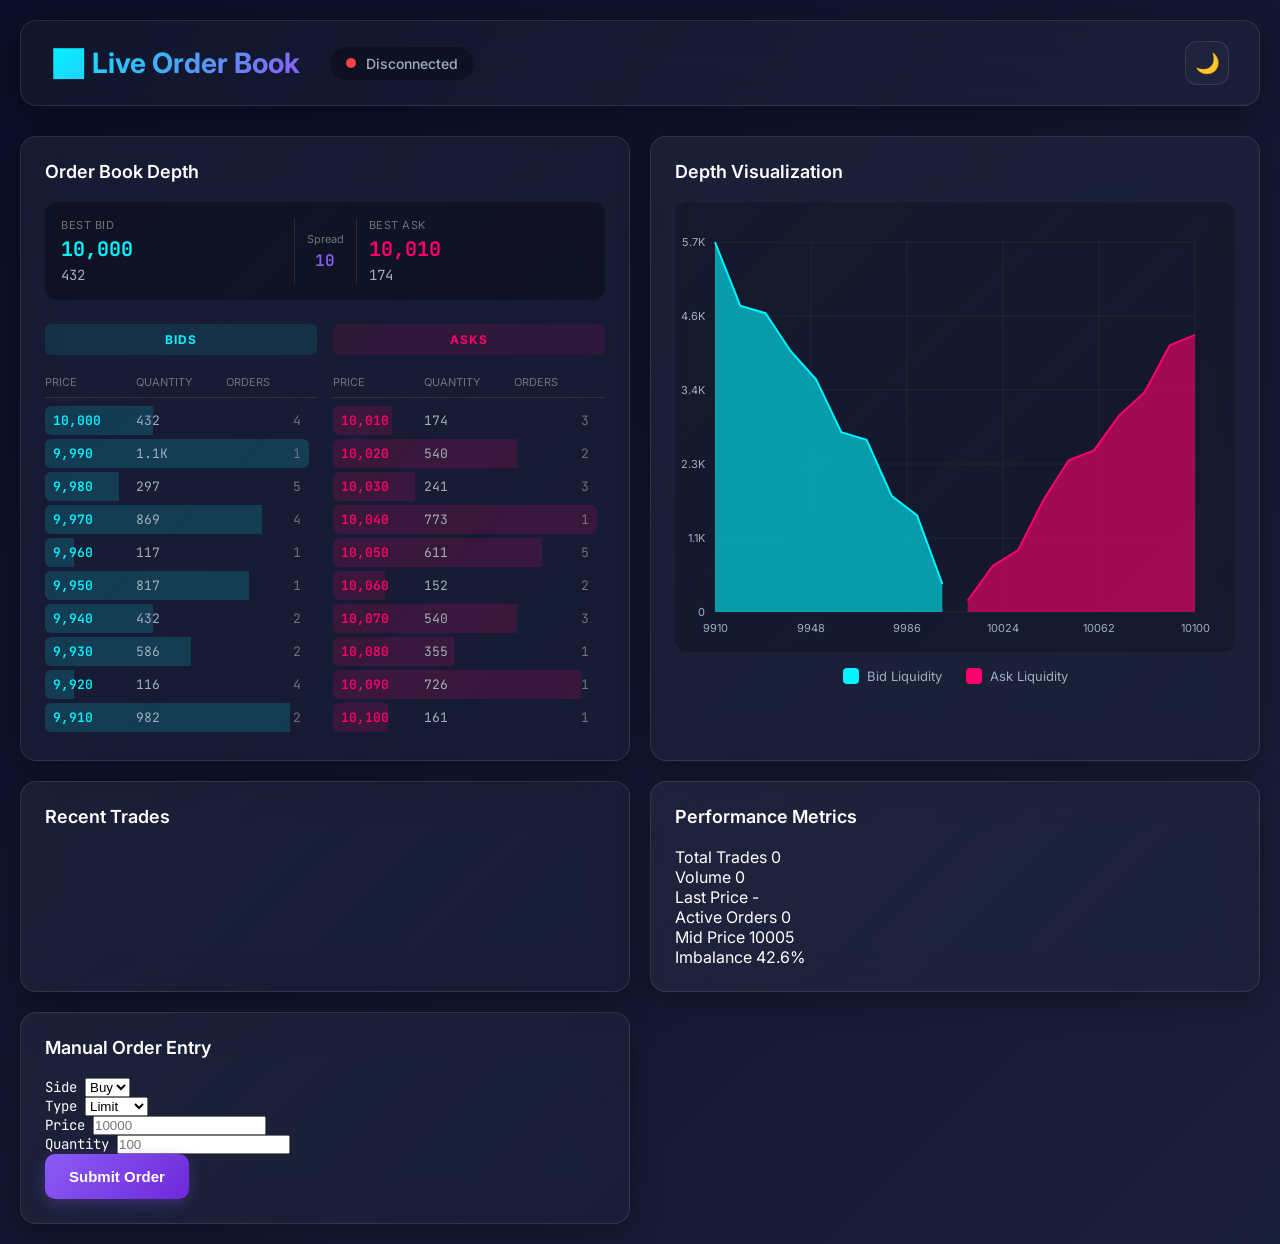
==== web/frontend/index.html @ 1f64cf2e "Initial commit: Low-latency C++20 orderbook with memory pools, L2 market data, and real-time web GUI" ====
<!DOCTYPE html>
<html lang="en">
<head>
    <meta charset="UTF-8">
    <meta name="viewport" content="width=device-width, initial-scale=1.0">
    <title>Live Order Book Monitor</title>
    <link rel="stylesheet" href="css/styles.css">
    <link rel="preconnect" href="https://fonts.googleapis.com">
    <link rel="preconnect" href="https://fonts.gstatic.com" crossorigin>
    <link href="https://fonts.googleapis.com/css2?family=JetBrains+Mono:wght@400;600;700&family=Inter:wght@300;400;600;700&display=swap" rel="stylesheet">
</head>
<body>
    <div class="container">
        <!-- Header -->
        <header class="header">
            <div class="header-left">
                <h1 class="title">📊 Live Order Book</h1>
                <div class="status-indicator">
                    <span class="status-dot" id="connectionStatus"></span>
                    <span class="status-text" id="statusText">Connecting...</span>
                </div>
            </div>
            <div class="header-right">
                <button class="theme-toggle" id="themeToggle">🌙</button>
            </div>
        </header>

        <!-- Main Grid -->
        <div class="main-grid">
            <!-- Left Column: Order Book Depth -->
            <div class="panel orderbook-panel">
                <h2 class="panel-title">Order Book Depth</h2>
                <div class="bbo-display">
                    <div class="bbo-item bid">
                        <span class="bbo-label">Best Bid</span>
                        <span class="bbo-price" id="bestBidPrice">-</span>
                        <span class="bbo-qty" id="bestBidQty">-</span>
                    </div>
                    <div class="spread-display">
                        <span class="spread-label">Spread</span>
                        <span class="spread-value" id="spreadValue">-</span>
                    </div>
                    <div class="bbo-item ask">
                        <span class="bbo-label">Best Ask</span>
                        <span class="bbo-price" id="bestAskPrice">-</span>
                        <span class="bbo-qty" id="bestAskQty">-</span>
                    </div>
                </div>
                
                <div class="orderbook-grid">
                    <div class="orderbook-side bids-side">
                        <div class="side-header bid-header">BIDS</div>
                        <div class="levels-header">
                            <span>Price</span>
                            <span>Quantity</span>
                            <span>Orders</span>
                        </div>
                        <div class="levels-container" id="bidsLevels"></div>
                    </div>
                    
                    <div class="orderbook-side asks-side">
                        <div class="side-header ask-header">ASKS</div>
                        <div class="levels-header">
                            <span>Price</span>
                            <span>Quantity</span>
                            <span>Orders</span>
                        </div>
                        <div class="levels-container" id="asksLevels"></div>
                    </div>
                </div>
            </div>

            <!-- Center Column: Depth Chart -->
            <div class="panel chart-panel">
                <h2 class="panel-title">Depth Visualization</h2>
                <canvas id="depthChart"></canvas>
                <div class="chart-legend">
                    <div class="legend-item">
                        <span class="legend-color bid-color"></span>
                        <span>Bid Liquidity</span>
                    </div>
                    <div class="legend-item">
                        <span class="legend-color ask-color"></span>
                        <span>Ask Liquidity</span>
                    </div>
                </div>
            </div>

            <!-- Right Column: Trades & Stats -->
            <div class="panel trades-panel">
                <h2 class="panel-title">Recent Trades</h2>
                <div class="trades-list" id="tradesList"></div>
            </div>

            <!-- Bottom Left: Metrics -->
            <div class="panel metrics-panel">
                <h2 class="panel-title">Performance Metrics</h2>
                <div class="metrics-grid">
                    <div class="metric">
                        <span class="metric-label">Total Trades</span>
                        <span class="metric-value" id="totalTrades">0</span>
                    </div>
                    <div class="metric">
                        <span class="metric-label">Volume</span>
                        <span class="metric-value" id="totalVolume">0</span>
                    </div>
                    <div class="metric">
                        <span class="metric-label">Last Price</span>
                        <span class="metric-value" id="lastPrice">-</span>
                    </div>
                    <div class="metric">
                        <span class="metric-label">Active Orders</span>
                        <span class="metric-value" id="activeOrders">0</span>
                    </div>
                    <div class="metric">
                        <span class="metric-label">Mid Price</span>
                        <span class="metric-value" id="midPrice">-</span>
                    </div>
                    <div class="metric">
                        <span class="metric-label">Imbalance</span>
                        <span class="metric-value" id="imbalance">0%</span>
                    </div>
                </div>
            </div>

            <!-- Bottom Right: Order Entry -->
            <div class="panel entry-panel">
                <h2 class="panel-title">Manual Order Entry</h2>
                <div class="order-form">
                    <div class="form-row">
                        <div class="form-group">
                            <label>Side</label>
                            <select id="orderSide" class="form-control">
                                <option value="buy">Buy</option>
                                <option value="sell">Sell</option>
                            </select>
                        </div>
                        <div class="form-group">
                            <label>Type</label>
                            <select id="orderType" class="form-control">
                                <option value="limit">Limit</option>
                                <option value="market">Market</option>
                            </select>
                        </div>
                    </div>
                    <div class="form-row">
                        <div class="form-group">
                            <label>Price</label>
                            <input type="number" id="orderPrice" class="form-control" placeholder="10000">
                        </div>
                        <div class="form-group">
                            <label>Quantity</label>
                            <input type="number" id="orderQty" class="form-control" placeholder="100">
                        </div>
                    </div>
                    <button class="submit-btn" id="submitOrder">
                        <span>Submit Order</span>
                    </button>
                </div>
            </div>
        </div>
    </div>

    <!-- Scripts -->
    <script src="js/websocket.js"></script>
    <script src="js/orderbook.js"></script>
    <script src="js/chart.js"></script>
    <script src="js/main.js"></script>
</body>
</html>
---- web/frontend/css/styles.css ----
:root {
    /* Color Palette */
    --bid-color: #00f5ff;
    --ask-color: #ff006e;
    --bg-dark: #0a0e27;
    --bg-darker: #060913;
    --card-bg: rgba(255, 255, 255, 0.03);
    --card-border: rgba(255, 255, 255, 0.1);
    --text-primary: #ffffff;
    --text-secondary: #a0aec0;
    --text-muted: #6b7280;
    --accent: #8b5cf6;
    --success: #10b981;
    --danger: #ef4444;
    --warning: #f59e0b;

    /* Gradients */
    --gradient-bg: linear-gradient(135deg, #0a0e27 0%, #1a1f3a 100%);
    --gradient-card: linear-gradient(135deg, rgba(255, 255, 255, 0.05) 0%, rgba(255, 255, 255, 0.02) 100%);
}

* {
    margin: 0;
    padding: 0;
    box-sizing: border-box;
}

body {
    font-family: 'Inter', -apple-system, BlinkMacSystemFont, 'Segoe UI', sans-serif;
    background: var(--gradient-bg);
    min-height: 100vh;
    color: var(--text-primary);
    overflow-x: hidden;
}

/* Container */
.container {
    max-width: 1920px;
    margin: 0 auto;
    padding: 20px;
}

/* Header */
.header {
    display: flex;
    justify-content: space-between;
    align-items: center;
    padding: 20px 30px;
    background: var(--card-bg);
    backdrop-filter: blur(20px);
    border: 1px solid var(--card-border);
    border-radius: 16px;
    margin-bottom: 30px;
    box-shadow: 0 8px 32px rgba(0, 0, 0, 0.3);
}

.header-left {
    display: flex;
    align-items: center;
    gap: 30px;
}

.title {
    font-size: 28px;
    font-weight: 700;
    background: linear-gradient(135deg, var(--bid-color), var(--accent));
    -webkit-background-clip: text;
    -webkit-text-fill-color: transparent;
    background-clip: text;
}

.status-indicator {
    display: flex;
    align-items: center;
    gap: 10px;
    padding: 8px 16px;
    background: rgba(0, 0, 0, 0.3);
    border-radius: 20px;
}

.status-dot {
    width: 10px;
    height: 10px;
    border-radius: 50%;
    background: var(--success);
    animation: pulse 2s infinite;
}

.status-dot.disconnected {
    background: var(--danger);
    animation: none;
}

@keyframes pulse {

    0%,
    100% {
        opacity: 1;
    }

    50% {
        opacity: 0.5;
    }
}

.status-text {
    font-size: 14px;
    color: var(--text-secondary);
    font-weight: 500;
}

.theme-toggle {
    width: 44px;
    height: 44px;
    border-radius: 12px;
    background: var(--card-bg);
    border: 1px solid var(--card-border);
    color: var(--text-primary);
    font-size: 20px;
    cursor: pointer;
    transition: all 0.3s ease;
}

.theme-toggle:hover {
    transform: scale(1.05);
    background: rgba(255, 255, 255, 0.08);
}

/* Main Grid Layout */
.main-grid {
    display: grid;
    grid-template-columns: 350px 1fr 300px;
    grid-template-rows: auto auto;
    gap: 20px;
}

/* Panel Base Styles */
.panel {
    background: var(--gradient-card);
    backdrop-filter: blur(20px);
    border: 1px solid var(--card-border);
    border-radius: 16px;
    padding: 24px;
    box-shadow: 0 8px 32px rgba(0, 0, 0, 0.3);
    animation: fadeIn 0.5s ease-out;
}

@keyframes fadeIn {
    from {
        opacity: 0;
        transform: translateY(20px);
    }

    to {
        opacity: 1;
        transform: translateY(0);
    }
}

.panel-title {
    font-size: 18px;
    font-weight: 600;
    margin-bottom: 20px;
    color: var(--text-primary);
}

/* Order Book Panel */
.orderbook-panel {
    grid-row: span 2;
}

.bbo-display {
    display: grid;
    grid-template-columns: 1fr auto 1fr;
    gap: 12px;
    margin-bottom: 24px;
    padding: 16px;
    background: rgba(0, 0, 0, 0.3);
    border-radius: 12px;
}

.bbo-item {
    display: flex;
    flex-direction: column;
    gap: 4px;
}

.bbo-label {
    font-size: 11px;
    text-transform: uppercase;
    letter-spacing: 0.5px;
    color: var(--text-muted);
}

.bbo-price {
    font-family: 'JetBrains Mono', monospace;
    font-size: 20px;
    font-weight: 700;
}

.bbo-item.bid .bbo-price {
    color: var(--bid-color);
}

.bbo-item.ask .bbo-price {
    color: var(--ask-color);
}

.bbo-qty {
    font-family: 'JetBrains Mono', monospace;
    font-size: 14px;
    color: var(--text-secondary);
}

.spread-display {
    display: flex;
    flex-direction: column;
    align-items: center;
    justify-content: center;
    gap: 4px;
    padding: 0 12px;
    border-left: 1px solid var(--card-border);
    border-right: 1px solid var(--card-border);
}

.spread-label {
    font-size: 11px;
    color: var(--text-muted);
}

.spread-value {
    font-family: 'JetBrains Mono', monospace;
    font-size: 16px;
    font-weight: 600;
    color: var(--accent);
}

.orderbook-grid {
    display: grid;
    grid-template-columns: 1fr 1fr;
    gap: 16px;
}

.side-header {
    font-size: 12px;
    font-weight: 700;
    letter-spacing: 1px;
    padding: 8px;
    border-radius: 6px;
    text-align: center;
    margin-bottom: 12px;
}

.bid-header {
    background: rgba(0, 245, 255, 0.1);
    color: var(--bid-color);
}

.ask-header {
    background: rgba(255, 0, 110, 0.1);
    color: var(--ask-color);
}

.levels-header {
    display: grid;
    grid-template-columns: 1fr 1fr 1fr;
    font-size: 11px;
    color: var(--text-muted);
    text-transform: uppercase;
    padding: 8px 0;
    border-bottom: 1px solid var(--card-border);
    margin-bottom: 8px;
}

.levels-container {
    max-height: 500px;
    overflow-y: auto;
    padding-right: 8px;
}

.levels-container::-webkit-scrollbar {
    width: 4px;
}

.levels-container::-webkit-scrollbar-track {
    background: rgba(255, 255, 255, 0.05);
    border-radius: 4px;
}

.levels-container::-webkit-scrollbar-thumb {
    background: var(--accent);
    border-radius: 4px;
}

.price-level {
    display: grid;
    grid-template-columns: 1fr 1fr 1fr;
    font-family: 'JetBrains Mono', monospace;
    font-size: 13px;
    padding: 6px 8px;
    margin-bottom: 4px;
    border-radius: 6px;
    position: relative;
    overflow: hidden;
    animation: levelAppear 0.3s ease-out;
}

@keyframes levelAppear {
    from {
        opacity: 0;
        transform: translateX(-10px);
    }

    to {
        opacity: 1;
        transform: translateX(0);
    }
}

.price-level::before {
    content: '';
    position: absolute;
    left: 0;
    top: 0;
    height: 100%;
    width: var(--depth-width);
    opacity: 0.15;
    z-index: -1;
}

.price-level.bid::before {
    background: var(--bid-color);
}

.price-level.ask::before {
    background: var(--ask-color);
}

.price-level .price {
    font-weight: 600;
}

.price-level.bid .price {
    color: var(--bid-color);
}

.price-level.ask .price {
    color: var(--ask-color);
}

.price-level .qty {
    color: var(--text-secondary);
}

.price-level .count {
    color: var(--text-muted);
    text-align: right;
}

/* Chart Panel */
.chart-panel {
    display: flex;
    flex-direction: column;
}

#depthChart {
    width: 100%;
    height: 450px;
    border-radius: 12px;
    background: rgba(0, 0, 0, 0.2);
}

.chart-legend {
    display: flex;
    justify-content: center;
    gap: 24px;
    margin-top: 16px;
}

.legend-item {
    display: flex;
    align-items: center;
    gap: 8px;
    font-size: 13px;
    color: var(--text-secondary);
}

.legend-color {
    width: 16px;
    height: 16px;
    border-radius: 4px;
}

.legend-color.bid-color {
    background: var(--bid-color);
}

.legend-color.ask-color {
    background: var(--ask-color);
}

/* Trades Panel */
.trades-panel {
    grid-row: span 2;
}

.trades-list {
    max-height: 650px;
    overflow-y: auto;
}

.trade-item {
    display: grid;
    grid-template-columns: 1fr auto auto;
    gap: 12px;
    padding: 12px;
    margin-bottom: 8px;
    background: rgba(0, 0, 0, 0.3);
    border-radius: 8px;
    border-left: 3px solid;
    animation: tradeAppear 0.4s ease-out;
}

@keyframes tradeAppear {
    from {
        opacity: 0;
        transform: translateX(20px);
    }

    to {
        opacity: 1;
        transform: translateX(0);
    }
}

.trade-item.buy {
    border-left-color: var(--bid-color);
}

.trade-item.sell {
    border-left-color: var(--ask-color);
}

.trade-price {
    font-family: 'JetBrains Mono', monospace;
    font-weight: 700;
    font-size: 16px;
}

.trade-item.buy .trade-price {
    color: var(--bid-color);
}

.trade-item.sell .trade-price {
    color: var(--ask-color);
}

.trade-qty {
    font-family: 'JetBrains Mono', monospace;
    color: var(--text-secondary);
}

.trade-time {}

.form-group {
    border-radius: 8px;
    color: var(--text-primary);
    font-family: 'JetBrains Mono', monospace;
    font-size: 14px;
    transition: all 0.3s ease;
}

.form-control:focus {
    outline: none;
    border-color: var(--accent);
    background: rgba(0, 0, 0, 0.4);
}

.submit-btn {
    padding: 14px 24px;
    background: linear-gradient(135deg, var(--accent), #6d28d9);
    border: none;
    border-radius: 10px;
    color: white;
    font-weight: 600;
    font-size: 15px;
    cursor: pointer;
    transition: all 0.3s ease;
    box-shadow: 0 4px 16px rgba(139, 92, 246, 0.3);
}

.submit-btn:hover {
    transform: translateY(-2px);
    box-shadow: 0 6px 24px rgba(139, 92, 246, 0.5);
}

.submit-btn:active {
    transform: translateY(0);
}

/* Responsive */
@media (max-width: 1400px) {
    .main-grid {
        grid-template-columns: 1fr 1fr;
    }

    .orderbook-panel,
    .trades-panel {
        grid-row: span 1;
    }
}

@media (max-width: 900px) {
    .main-grid {
        grid-template-columns: 1fr;
    }
}
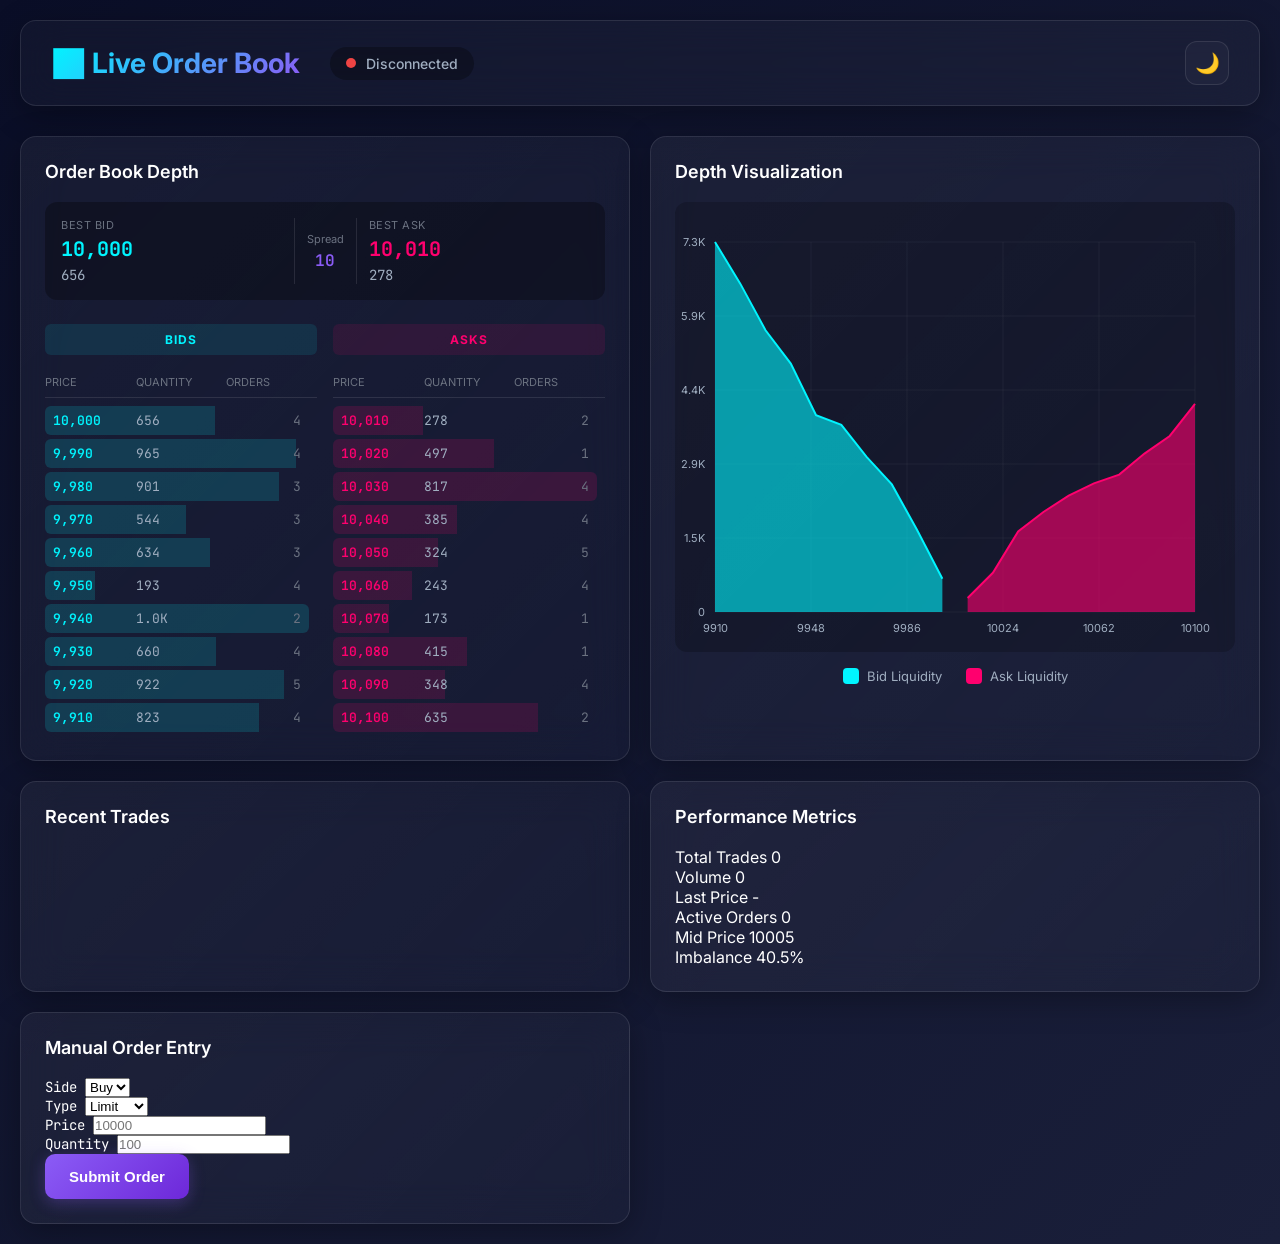
==== commit 6b419403: "updated web GUI" ====
--- a/web/frontend/index.html
+++ b/web/frontend/index.html
@@ -1,5 +1,6 @@
 <!DOCTYPE html>
 <html lang="en">
+
 <head>
     <meta charset="UTF-8">
     <meta name="viewport" content="width=device-width, initial-scale=1.0">
@@ -7,8 +8,11 @@
     <link rel="stylesheet" href="css/styles.css">
     <link rel="preconnect" href="https://fonts.googleapis.com">
     <link rel="preconnect" href="https://fonts.gstatic.com" crossorigin>
-    <link href="https://fonts.googleapis.com/css2?family=JetBrains+Mono:wght@400;600;700&family=Inter:wght@300;400;600;700&display=swap" rel="stylesheet">
+    <link
+        href="https://fonts.googleapis.com/css2?family=JetBrains+Mono:wght@400;600;700&family=Inter:wght@300;400;600;700&display=swap"
+        rel="stylesheet">
 </head>
+
 <body>
     <div class="container">
         <!-- Header -->
@@ -46,7 +50,7 @@
                         <span class="bbo-qty" id="bestAskQty">-</span>
                     </div>
                 </div>
-                
+
                 <div class="orderbook-grid">
                     <div class="orderbook-side bids-side">
                         <div class="side-header bid-header">BIDS</div>
@@ -57,7 +61,7 @@
                         </div>
                         <div class="levels-container" id="bidsLevels"></div>
                     </div>
-                    
+
                     <div class="orderbook-side asks-side">
                         <div class="side-header ask-header">ASKS</div>
                         <div class="levels-header">
@@ -146,11 +150,13 @@
                     <div class="form-row">
                         <div class="form-group">
                             <label>Price</label>
-                            <input type="number" id="orderPrice" class="form-control" placeholder="10000">
+                            <input type="number" id="orderPrice" class="form-control" placeholder="10000"
+                                onclick="this.select()">
                         </div>
                         <div class="form-group">
                             <label>Quantity</label>
-                            <input type="number" id="orderQty" class="form-control" placeholder="100">
+                            <input type="number" id="orderQty" class="form-control" placeholder="100"
+                                onclick="this.select()">
                         </div>
                     </div>
                     <button class="submit-btn" id="submitOrder">
@@ -167,4 +173,5 @@
     <script src="js/chart.js"></script>
     <script src="js/main.js"></script>
 </body>
-</html>
+
+</html>
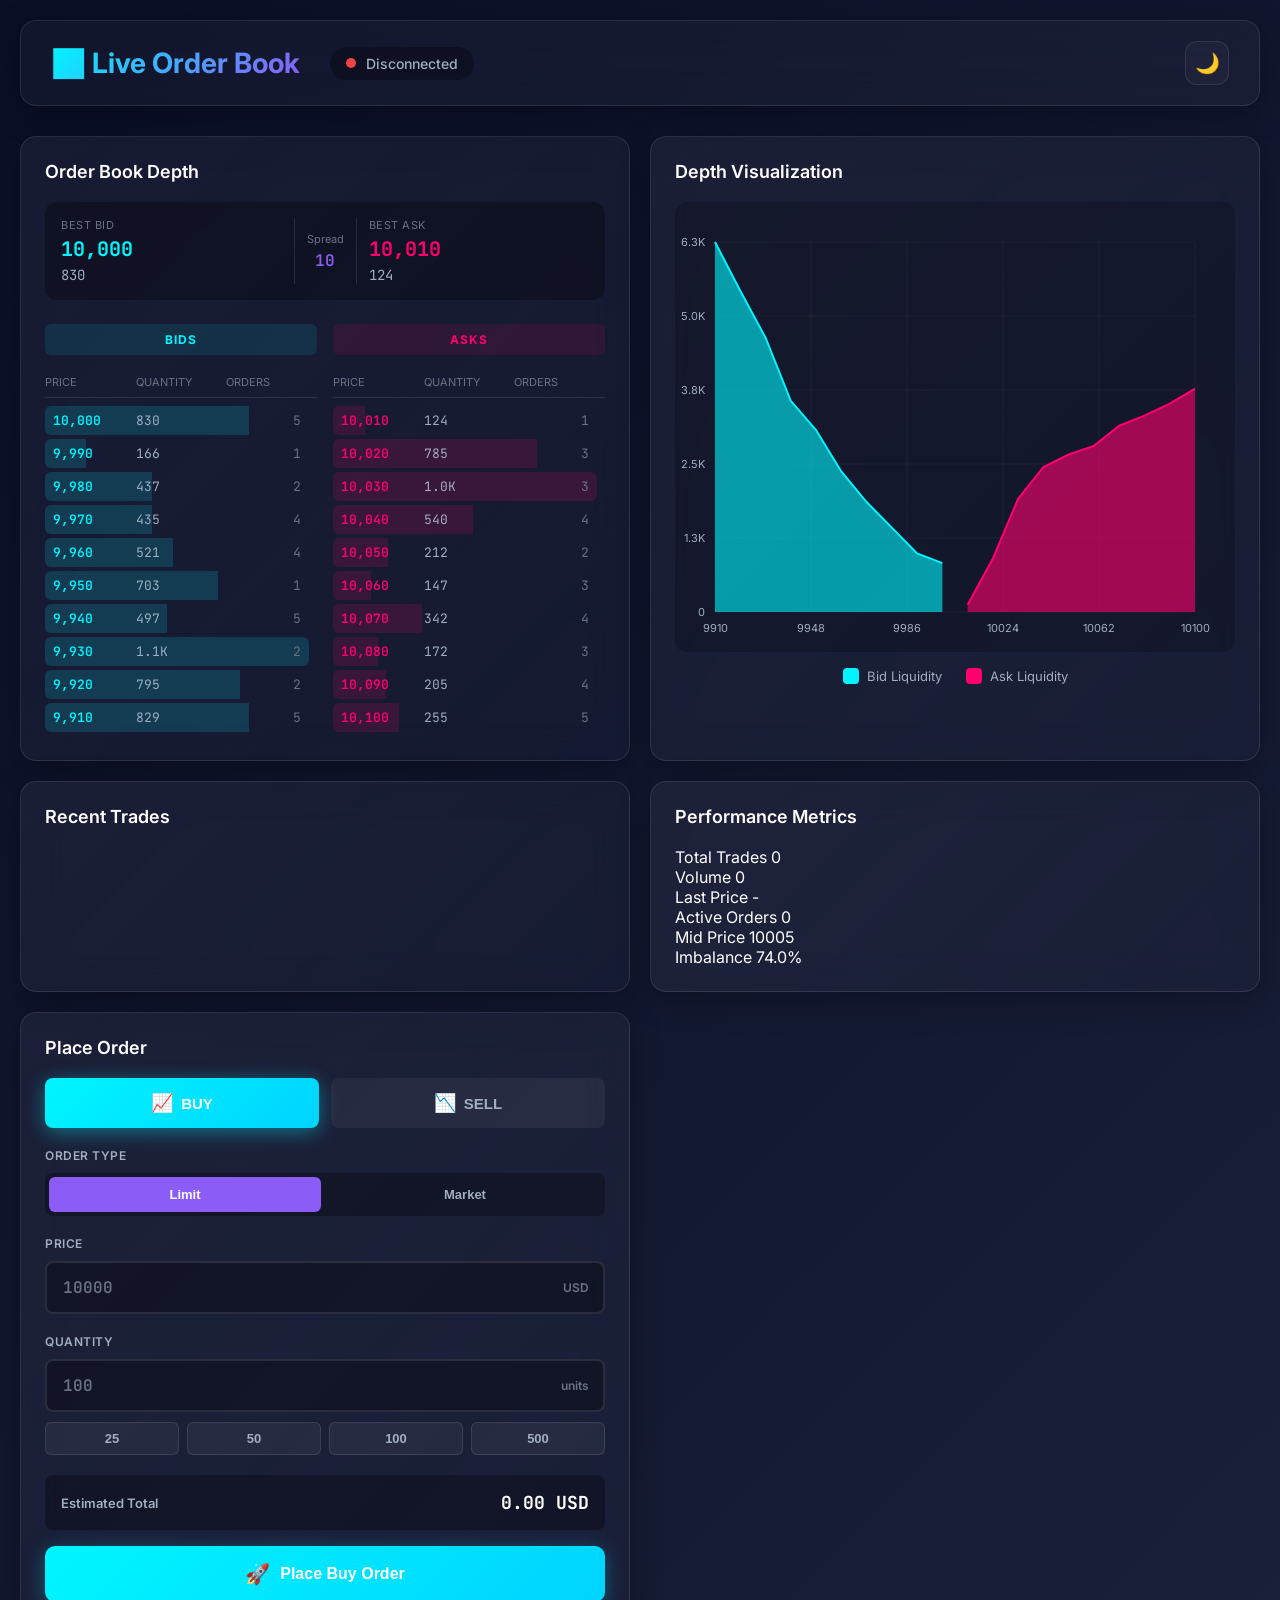
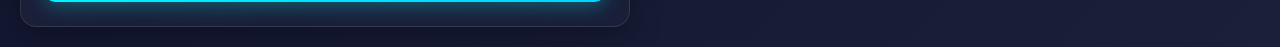
==== commit bea7401c: "feat: Hybrid C++/Python Architecture via pybind11 Implemented high-performance C++ order matching en" ====
--- a/web/frontend/index.html
+++ b/web/frontend/index.html
@@ -127,41 +127,85 @@
                 </div>
             </div>
 
-            <!-- Bottom Right: Order Entry -->
+            <!-- Bottom Right: Modern Order Entry -->
             <div class="panel entry-panel">
-                <h2 class="panel-title">Manual Order Entry</h2>
+                <h2 class="panel-title">Place Order</h2>
+
+                <!-- Buy/Sell Tabs -->
+                <div class="order-side-tabs">
+                    <button class="side-tab buy-tab active" onclick="window.app.setSide('buy')" id="buyTab">
+                        <span class="tab-icon">📈</span>
+                        <span class="tab-text">BUY</span>
+                    </button>
+                    <button class="side-tab sell-tab" onclick="window.app.setSide('sell')" id="sellTab">
+                        <span class="tab-icon">📉</span>
+                        <span class="tab-text">SELL</span>
+                    </button>
+                </div>
+
                 <div class="order-form">
-                    <div class="form-row">
-                        <div class="form-group">
-                            <label>Side</label>
-                            <select id="orderSide" class="form-control">
-                                <option value="buy">Buy</option>
-                                <option value="sell">Sell</option>
-                            </select>
-                        </div>
-                        <div class="form-group">
-                            <label>Type</label>
-                            <select id="orderType" class="form-control">
-                                <option value="limit">Limit</option>
-                                <option value="market">Market</option>
-                            </select>
-                        </div>
-                    </div>
-                    <div class="form-row">
-                        <div class="form-group">
-                            <label>Price</label>
-                            <input type="number" id="orderPrice" class="form-control" placeholder="10000"
-                                onclick="this.select()">
-                        </div>
-                        <div class="form-group">
-                            <label>Quantity</label>
-                            <input type="number" id="orderQty" class="form-control" placeholder="100"
-                                onclick="this.select()">
-                        </div>
-                    </div>
-                    <button class="submit-btn" id="submitOrder">
-                        <span>Submit Order</span>
+                    <!-- Limit/Market Type Toggle -->
+                    <div class="form-section">
+                        <label class="section-label">Order Type</label>
+                        <div class="type-toggle-group">
+                            <button class="type-toggle active" onclick="window.app.setType('limit')" id="limitBtn">
+                                Limit
+                            </button>
+                            <button class="type-toggle" onclick="window.app.setType('market')" id="marketBtn">
+                                Market
+                            </button>
+                        </div>
+                    </div>
+
+                    <!-- Price Input -->
+                    <div class="form-section" id="priceSection">
+                        <label class="section-label" for="orderPrice">Price</label>
+                        <div class="input-group">
+                            <input type="number" id="orderPrice" class="modern-input" placeholder="10000"
+                                onfocus="this.select()">
+                            <span class="input-unit">USD</span>
+                        </div>
+                    </div>
+
+                    <!-- Quantity Input with Presets -->
+                    <div class="form-section">
+                        <label class="section-label" for="orderQty">Quantity</label>
+                        <div class="input-group">
+                            <input type="number" id="orderQty" class="modern-input" placeholder="100"
+                                onfocus="this.select()">
+                            <span class="input-unit">units</span>
+                        </div>
+
+                        <!-- Quick Quantity Presets -->
+                        <div class="qty-presets">
+                            <button class="preset-btn" onclick="window.app.setQuantity(25)">25</button>
+                            <button class="preset-btn" onclick="window.app.setQuantity(50)">50</button>
+                            <button class="preset-btn" onclick="window.app.setQuantity(100)">100</button>
+                            <button class="preset-btn" onclick="window.app.setQuantity(500)">500</button>
+                        </div>
+                    </div>
+
+                    <!-- Order Total Preview -->
+                    <div class="order-summary-modern">
+                        <span class="summary-label">Estimated Total</span>
+                        <span class="summary-value" id="orderTotal">0.00 USD</span>
+                    </div>
+
+                    <!-- Submit Button -->
+                    <button class="submit-order-btn buy" id="submitOrder">
+                        <span class="btn-icon">🚀</span>
+                        <span class="btn-text">Place Buy Order</span>
                     </button>
+
+                    <!-- Hidden select elements for backward compatibility -->
+                    <select id="orderSide" style="display:none">
+                        <option value="buy">Buy</option>
+                        <option value="sell">Sell</option>
+                    </select>
+                    <select id="orderType" style="display:none">
+                        <option value="limit">Limit</option>
+                        <option value="market">Market</option>
+                    </select>
                 </div>
             </div>
         </div>
--- a/web/frontend/css/styles.css
+++ b/web/frontend/css/styles.css
@@ -514,4 +514,245 @@
     .main-grid {
         grid-template-columns: 1fr;
     }
-}+}
+/* ==============================================
+   MODERN ORDER ENTRY UI STYLES
+   ============================================== */
+
+/* Buy/Sell Tabs */
+.order-side-tabs {
+    display: flex;
+    gap: 12px;
+    margin-bottom: 20px;
+}
+
+.side-tab {
+    flex: 1;
+    display: flex;
+    align-items: center;
+    justify-content: center;
+    gap: 8px;
+    padding: 14px 20px;
+    border: none;
+    border-radius: 8px;
+    font-weight: 700;
+    font-size: 15px;
+    cursor: pointer;
+    transition: all 0.3s ease;
+    background: rgba(255, 255, 255, 0.05);
+    color: var(--text-secondary);
+}
+
+.side-tab .tab-icon {
+    font-size: 18px;
+}
+
+.side-tab.buy-tab.active {
+    background: linear-gradient(135deg, var(--bid-color), #00d4ff);
+    color: #fff;
+    box-shadow: 0 4px 20px rgba(0, 245, 255, 0.4);
+}
+
+.side-tab.sell-tab.active {
+    background: linear-gradient(135deg, var(--ask-color), #ff3388);
+    color: #fff;
+    box-shadow: 0 4px 20px rgba(255, 0, 110, 0.4);
+}
+
+.side-tab:hover:not(.active) {
+    background: rgba(255, 255, 255, 0.1);
+}
+
+/* Form Sections */
+.form-section {
+    margin-bottom: 20px;
+}
+
+.section-label {
+    display: block;
+    font-size: 12px;
+    font-weight: 600;
+    color: var(--text-secondary);
+    text-transform: uppercase;
+    letter-spacing: 0.5px;
+    margin-bottom: 10px;
+}
+
+/* Type Toggle Group */
+.type-toggle-group {
+    display: flex;
+    gap: 8px;
+    background: rgba(0, 0, 0, 0.3);
+    padding: 4px;
+    border-radius: 8px;
+}
+
+.type-toggle {
+    flex: 1;
+    padding: 10px 16px;
+    border: none;
+    border-radius: 6px;
+    background: transparent;
+    color: var(--text-secondary);
+    font-weight: 600;
+    font-size: 13px;
+    cursor: pointer;
+    transition: all 0.2s ease;
+}
+
+.type-toggle.active {
+    background: var(--accent);
+    color: #fff;
+}
+
+.type-toggle:hover:not(.active) {
+    background: rgba(255, 255, 255, 0.05);
+}
+
+/* Modern Input Group */
+.input-group {
+    position: relative;
+    display: flex;
+    align-items: center;
+}
+
+.modern-input {
+    width: 100%;
+    padding: 14px 16px;
+    padding-right: 60px;
+    background: rgba(0, 0, 0, 0.3);
+    border: 2px solid var(--card-border);
+    border-radius: 8px;
+    color: var(--text-primary);
+    font-family: 'JetBrains Mono', monospace;
+    font-size: 16px;
+    font-weight: 600;
+    transition: all 0.3s ease;
+}
+
+.modern-input:focus {
+    outline: none;
+    border-color: var(--accent);
+    background: rgba(0, 0, 0, 0.4);
+    box-shadow: 0 0 0 4px rgba(139, 92, 246, 0.1);
+}
+
+.modern-input::placeholder {
+    color: var(--text-muted);
+}
+
+.input-unit {
+    position: absolute;
+    right: 16px;
+    font-size: 12px;
+    font-weight: 600;
+    color: var(--text-muted);
+    pointer-events: none;
+}
+
+/* Quantity Presets */
+.qty-presets {
+    display: grid;
+    grid-template-columns: repeat(4, 1fr);
+    gap: 8px;
+    margin-top: 10px;
+}
+
+.preset-btn {
+    padding: 8px 12px;
+    background: rgba(255, 255, 255, 0.05);
+    border: 1px solid var(--card-border);
+    border-radius: 6px;
+    color: var(--text-secondary);
+    font-weight: 600;
+    font-size: 13px;
+    cursor: pointer;
+    transition: all 0.2s ease;
+}
+
+.preset-btn:hover {
+    background: rgba(255, 255, 255, 0.1);
+    border-color: var(--accent);
+    color: var(--accent);
+    transform: translateY(-1px);
+}
+
+.preset-btn:active {
+    transform: translateY(0);
+}
+
+/* Order Summary Modern */
+.order-summary-modern {
+    display: flex;
+    justify-content: space-between;
+    align-items: center;
+    padding: 16px;
+    background: rgba(0, 0, 0, 0.3);
+    border-radius: 8px;
+    margin-bottom: 16px;
+}
+
+.summary-label {
+    font-size: 13px;
+    color: var(--text-secondary);
+    font-weight: 600;
+}
+
+.summary-value {
+    font-family: 'JetBrains Mono', monospace;
+    font-size: 18px;
+    font-weight: 700;
+    color: var(--text-primary);
+}
+
+/* Submit Button Modern */
+.submit-order-btn {
+    width: 100%;
+    display: flex;
+    align-items: center;
+    justify-content: center;
+    gap: 10px;
+    padding: 16px 24px;
+    border: none;
+    border-radius: 10px;
+    font-weight: 700;
+    font-size: 16px;
+    cursor: pointer;
+    transition: all 0.3s ease;
+}
+
+.submit-order-btn .btn-icon {
+    font-size: 20px;
+}
+
+.submit-order-btn.buy {
+    background: linear-gradient(135deg, var(--bid-color), #00d4ff);
+    color: #fff;
+    box-shadow: 0 4px 20px rgba(0, 245, 255, 0.3);
+}
+
+.submit-order-btn.sell {
+    background: linear-gradient(135deg, var(--ask-color), #ff3388);
+    color: #fff;
+    box-shadow: 0 4px 20px rgba(255, 0, 110, 0.3);
+}
+
+.submit-order-btn:hover {
+    transform: translateY(-2px);
+    box-shadow: 0 6px 30px rgba(0, 245, 255, 0.5);
+}
+
+.submit-order-btn.sell:hover {
+    box-shadow: 0 6px 30px rgba(255, 0, 110, 0.5);
+}
+
+.submit-order-btn:active {
+    transform: translateY(0);
+}
+
+/* Mobile Responsive */
+@media (max-width: 600px) {
+    .qty-presets {
+        grid-template-columns: repeat(2, 1fr);
+    }
+}
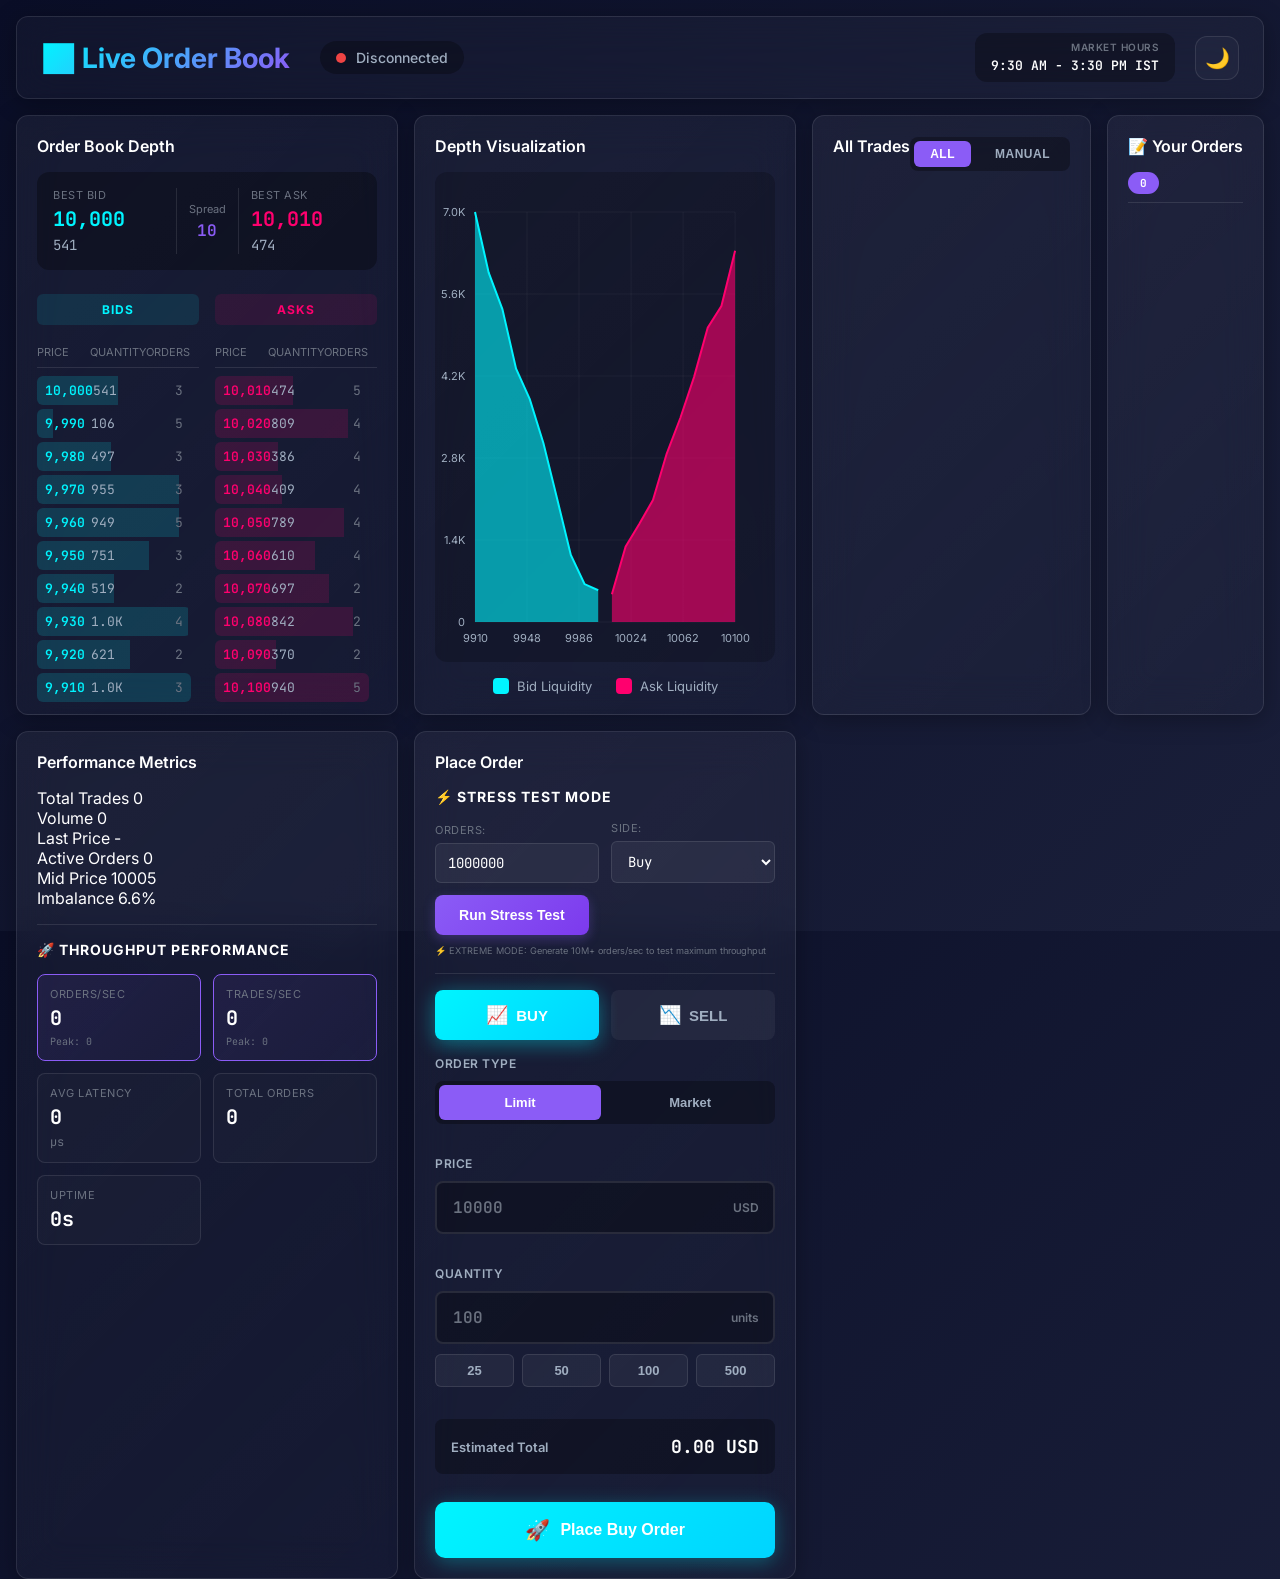
==== commit fb5c9267: "Update project: add build scripts, improve order book performance, and update frontend" ====
--- a/web/frontend/index.html
+++ b/web/frontend/index.html
@@ -25,13 +25,18 @@
                 </div>
             </div>
             <div class="header-right">
+                <div class="market-hours">
+                    <span class="market-label">Market Hours</span>
+                    <span class="market-time" id="marketTime">9:30 AM - 3:30 PM IST</span>
+                </div>
                 <button class="theme-toggle" id="themeToggle">🌙</button>
             </div>
         </header>
 
         <!-- Main Grid -->
         <div class="main-grid">
-            <!-- Left Column: Order Book Depth -->
+            <!-- Row 1: Top Section -->
+            <!-- Left: Order Book Depth -->
             <div class="panel orderbook-panel">
                 <h2 class="panel-title">Order Book Depth</h2>
                 <div class="bbo-display">
@@ -74,10 +79,12 @@
                 </div>
             </div>
 
-            <!-- Center Column: Depth Chart -->
+            <!-- Center: Depth Chart -->
             <div class="panel chart-panel">
                 <h2 class="panel-title">Depth Visualization</h2>
-                <canvas id="depthChart"></canvas>
+                <div class="chart-container">
+                    <canvas id="depthChart"></canvas>
+                </div>
                 <div class="chart-legend">
                     <div class="legend-item">
                         <span class="legend-color bid-color"></span>
@@ -90,13 +97,29 @@
                 </div>
             </div>
 
-            <!-- Right Column: Trades & Stats -->
+            <!-- Right: All Trades -->
             <div class="panel trades-panel">
-                <h2 class="panel-title">Recent Trades</h2>
+                <div class="trades-header">
+                    <h2 class="panel-title">All Trades</h2>
+                    <div class="trades-tabs">
+                        <button class="trade-tab active" id="allTradesTab" onclick="window.app.showTradeTab('all')">All</button>
+                        <button class="trade-tab" id="manualTradesTab" onclick="window.app.showTradeTab('manual')">Manual</button>
+                    </div>
+                </div>
                 <div class="trades-list" id="tradesList"></div>
             </div>
 
-            <!-- Bottom Left: Metrics -->
+            <!-- Far Right: Your Orders -->
+            <div class="panel your-orders-panel">
+                <h2 class="panel-title">📝 Your Orders</h2>
+                <div class="your-orders-header">
+                    <span class="manual-count-badge" id="manualCount">0</span>
+                </div>
+                <div class="your-orders-list" id="manualTradesList"></div>
+            </div>
+
+            <!-- Row 2: Bottom Section -->
+            <!-- Performance Metrics -->
             <div class="panel metrics-panel">
                 <h2 class="panel-title">Performance Metrics</h2>
                 <div class="metrics-grid">
@@ -125,11 +148,63 @@
                         <span class="metric-value" id="imbalance">0%</span>
                     </div>
                 </div>
-            </div>
-
-            <!-- Bottom Right: Modern Order Entry -->
+                
+                <!-- Performance Throughput Metrics -->
+                <div class="performance-section">
+                    <h3 class="performance-title">🚀 Throughput Performance</h3>
+                    <div class="performance-grid">
+                        <div class="perf-metric highlight">
+                            <span class="perf-label">Orders/sec</span>
+                            <span class="perf-value" id="ordersPerSecond">0</span>
+                            <span class="perf-peak">Peak: <span id="peakOrdersPerSecond">0</span></span>
+                        </div>
+                        <div class="perf-metric highlight">
+                            <span class="perf-label">Trades/sec</span>
+                            <span class="perf-value" id="tradesPerSecond">0</span>
+                            <span class="perf-peak">Peak: <span id="peakTradesPerSecond">0</span></span>
+                        </div>
+                        <div class="perf-metric">
+                            <span class="perf-label">Avg Latency</span>
+                            <span class="perf-value" id="avgLatency">0</span>
+                            <span class="perf-unit">μs</span>
+                        </div>
+                        <div class="perf-metric">
+                            <span class="perf-label">Total Orders</span>
+                            <span class="perf-value" id="totalOrdersProcessed">0</span>
+                        </div>
+                        <div class="perf-metric">
+                            <span class="perf-label">Uptime</span>
+                            <span class="perf-value" id="uptime">0s</span>
+                        </div>
+                    </div>
+                </div>
+            </div>
+
+            <!-- Place Order Panel -->
             <div class="panel entry-panel">
                 <h2 class="panel-title">Place Order</h2>
+                
+                <!-- Stress Test Controls -->
+                <div class="stress-test-section">
+                    <h3 class="stress-test-title">⚡ Stress Test Mode</h3>
+                    <div class="stress-test-controls">
+                        <div class="stress-input-group">
+                            <label for="stressNumOrders">Orders:</label>
+                            <input type="number" id="stressNumOrders" class="stress-input" value="1000000" min="1000" max="100000000" step="10000">
+                        </div>
+                        <div class="stress-input-group">
+                            <label for="stressSide">Side:</label>
+                            <select id="stressSide" class="stress-select">
+                                <option value="buy">Buy</option>
+                                <option value="sell">Sell</option>
+                            </select>
+                        </div>
+                        <button class="stress-test-btn" id="stressTestBtn">Run Stress Test</button>
+                    </div>
+                    <div class="stress-test-info">
+                        <small>⚡ EXTREME MODE: Generate 10M+ orders/sec to test maximum throughput</small>
+                    </div>
+                </div>
 
                 <!-- Buy/Sell Tabs -->
                 <div class="order-side-tabs">
--- a/web/frontend/css/styles.css
+++ b/web/frontend/css/styles.css
@@ -37,7 +37,7 @@
 .container {
     max-width: 1920px;
     margin: 0 auto;
-    padding: 20px;
+    padding: 16px;
 }
 
 /* Header */
@@ -45,13 +45,13 @@
     display: flex;
     justify-content: space-between;
     align-items: center;
-    padding: 20px 30px;
+    padding: 16px 24px;
     background: var(--card-bg);
     backdrop-filter: blur(20px);
     border: 1px solid var(--card-border);
-    border-radius: 16px;
-    margin-bottom: 30px;
-    box-shadow: 0 8px 32px rgba(0, 0, 0, 0.3);
+    border-radius: 12px;
+    margin-bottom: 16px;
+    box-shadow: 0 4px 24px rgba(0, 0, 0, 0.3);
 }
 
 .header-left {
@@ -126,12 +126,45 @@
     background: rgba(255, 255, 255, 0.08);
 }
 
-/* Main Grid Layout */
+.header-right {
+    display: flex;
+    align-items: center;
+    gap: 20px;
+}
+
+.market-hours {
+    display: flex;
+    flex-direction: column;
+    align-items: flex-end;
+    gap: 4px;
+    padding: 8px 16px;
+    background: rgba(0, 0, 0, 0.3);
+    border-radius: 12px;
+}
+
+.market-label {
+    font-size: 10px;
+    text-transform: uppercase;
+    letter-spacing: 0.5px;
+    color: var(--text-muted);
+    font-weight: 600;
+}
+
+.market-time {
+    font-family: 'JetBrains Mono', monospace;
+    font-size: 13px;
+    color: var(--text-primary);
+    font-weight: 600;
+}
+
+/* Main Grid Layout - Professional Dashboard */
 .main-grid {
     display: grid;
-    grid-template-columns: 350px 1fr 300px;
-    grid-template-rows: auto auto;
-    gap: 20px;
+    grid-template-columns: 360px 1fr 320px 320px;
+    grid-template-rows: 1fr auto;
+    gap: 16px;
+    height: calc(100vh - 100px);
+    min-height: 800px;
 }
 
 /* Panel Base Styles */
@@ -139,9 +172,9 @@
     background: var(--gradient-card);
     backdrop-filter: blur(20px);
     border: 1px solid var(--card-border);
-    border-radius: 16px;
-    padding: 24px;
-    box-shadow: 0 8px 32px rgba(0, 0, 0, 0.3);
+    border-radius: 12px;
+    padding: 20px;
+    box-shadow: 0 4px 24px rgba(0, 0, 0, 0.3);
     animation: fadeIn 0.5s ease-out;
 }
 
@@ -158,15 +191,86 @@
 }
 
 .panel-title {
-    font-size: 18px;
+    font-size: 16px;
     font-weight: 600;
-    margin-bottom: 20px;
+    margin-bottom: 16px;
     color: var(--text-primary);
 }
 
 /* Order Book Panel */
 .orderbook-panel {
-    grid-row: span 2;
+    grid-row: 1;
+    grid-column: 1;
+    display: flex;
+    flex-direction: column;
+    min-height: 600px;
+}
+
+/* Your Orders Panel */
+.your-orders-panel {
+    grid-row: 1;
+    grid-column: 4;
+    display: flex;
+    flex-direction: column;
+    min-height: 600px;
+}
+
+.your-orders-header {
+    display: flex;
+    justify-content: space-between;
+    align-items: center;
+    margin-bottom: 12px;
+    padding-bottom: 8px;
+    border-bottom: 1px solid var(--card-border);
+}
+
+.manual-count-badge {
+    display: inline-block;
+    padding: 4px 12px;
+    background: var(--accent);
+    color: var(--text-primary);
+    border-radius: 12px;
+    font-size: 11px;
+    font-weight: 700;
+    font-family: 'JetBrains Mono', monospace;
+}
+
+.your-orders-list {
+    flex: 1;
+    overflow-y: auto;
+    min-height: 0;
+    display: flex;
+    flex-direction: column;
+    gap: 8px;
+}
+
+.compact-header {
+    display: flex;
+    justify-content: space-between;
+    align-items: center;
+    margin-bottom: 12px;
+    padding-bottom: 8px;
+    border-bottom: 1px solid var(--card-border);
+}
+
+.compact-title {
+    font-size: 14px;
+    font-weight: 600;
+    color: var(--text-primary);
+    margin: 0;
+}
+
+.compact-list {
+    max-height: 220px;
+    overflow-y: auto;
+}
+
+/* Chart Panel */
+.chart-panel {
+    grid-row: 1;
+    height: 100%;
+    display: flex;
+    flex-direction: column;
 }
 
 .bbo-display {
@@ -273,9 +377,10 @@
 }
 
 .levels-container {
-    max-height: 500px;
+    flex: 1;
     overflow-y: auto;
     padding-right: 8px;
+    min-height: 0;
 }
 
 .levels-container::-webkit-scrollbar {
@@ -359,15 +464,33 @@
 
 /* Chart Panel */
 .chart-panel {
+    grid-row: 1;
+    grid-column: 2;
     display: flex;
     flex-direction: column;
+    min-height: 600px;
+}
+
+.chart-container {
+    flex: 1;
+    min-height: 0;
+    position: relative;
+    width: 100%;
+    height: 100%;
+}
+
+.chart-panel canvas {
+    display: block;
+    width: 100% !important;
+    height: 100% !important;
 }
 
 #depthChart {
     width: 100%;
-    height: 450px;
+    height: 100%;
     border-radius: 12px;
     background: rgba(0, 0, 0, 0.2);
+    display: block;
 }
 
 .chart-legend {
@@ -401,12 +524,63 @@
 
 /* Trades Panel */
 .trades-panel {
-    grid-row: span 2;
+    grid-row: 1;
+    grid-column: 3;
+    display: flex;
+    flex-direction: column;
+    min-height: 600px;
+}
+
+.trades-header {
+    display: flex;
+    justify-content: space-between;
+    align-items: center;
+    margin-bottom: 16px;
+}
+
+.trades-tabs {
+    display: flex;
+    gap: 8px;
+    background: rgba(0, 0, 0, 0.3);
+    padding: 4px;
+    border-radius: 8px;
+}
+
+.trade-tab {
+    padding: 6px 16px;
+    background: transparent;
+    border: none;
+    border-radius: 6px;
+    color: var(--text-secondary);
+    font-size: 12px;
+    font-weight: 600;
+    cursor: pointer;
+    transition: all 0.2s ease;
+    text-transform: uppercase;
+    letter-spacing: 0.5px;
+}
+
+.trade-tab.active {
+    background: var(--accent);
+    color: var(--text-primary);
+}
+
+.trade-tab:hover:not(.active) {
+    background: rgba(255, 255, 255, 0.1);
+    color: var(--text-primary);
 }
 
 .trades-list {
-    max-height: 650px;
+    flex: 1;
     overflow-y: auto;
+    min-height: 0;
+}
+
+.empty-state {
+    text-align: center;
+    padding: 40px 20px;
+    color: var(--text-muted);
+    font-size: 14px;
 }
 
 .trade-item {
@@ -439,6 +613,27 @@
 
 .trade-item.sell {
     border-left-color: var(--ask-color);
+}
+
+.trade-item.manual-trade {
+    background: rgba(139, 92, 246, 0.1);
+    border-left-width: 4px;
+}
+
+.trade-badge {
+    display: inline-block;
+    padding: 2px 8px;
+    border-radius: 4px;
+    font-size: 10px;
+    font-weight: 700;
+    text-transform: uppercase;
+    letter-spacing: 0.5px;
+    margin-left: 8px;
+}
+
+.trade-badge.manual {
+    background: var(--accent);
+    color: var(--text-primary);
 }
 
 .trade-price {
@@ -499,13 +694,20 @@
 }
 
 /* Responsive */
+@media (max-width: 1800px) {
+    .main-grid {
+        grid-template-columns: 350px 1fr 300px 300px;
+    }
+}
+
 @media (max-width: 1400px) {
     .main-grid {
         grid-template-columns: 1fr 1fr;
     }
 
     .orderbook-panel,
-    .trades-panel {
+    .trades-panel,
+    .your-orders-panel {
         grid-row: span 1;
     }
 }
@@ -519,11 +721,18 @@
    MODERN ORDER ENTRY UI STYLES
    ============================================== */
 
+/* Order Entry Form */
+.order-form {
+    display: flex;
+    flex-direction: column;
+    gap: 12px;
+}
+
 /* Buy/Sell Tabs */
 .order-side-tabs {
     display: flex;
     gap: 12px;
-    margin-bottom: 20px;
+    margin-bottom: 16px;
 }
 
 .side-tab {
@@ -750,9 +959,542 @@
     transform: translateY(0);
 }
 
+/* Performance Metrics Section */
+.performance-section {
+    margin-top: 16px;
+    padding-top: 16px;
+    border-top: 1px solid var(--card-border);
+}
+
+.performance-title {
+    font-size: 12px;
+    margin-bottom: 12px;
+}
+
+.performance-title {
+    font-size: 14px;
+    font-weight: 700;
+    color: var(--text-primary);
+    margin-bottom: 16px;
+    text-transform: uppercase;
+    letter-spacing: 1px;
+}
+
+.performance-grid {
+    display: grid;
+    grid-template-columns: repeat(auto-fit, minmax(140px, 1fr));
+    gap: 12px;
+}
+
+.perf-metric {
+    background: rgba(255, 255, 255, 0.02);
+    border: 1px solid var(--card-border);
+    border-radius: 8px;
+    padding: 12px;
+    display: flex;
+    flex-direction: column;
+    gap: 4px;
+    transition: all 0.3s ease;
+}
+
+.perf-metric.highlight {
+    background: linear-gradient(135deg, rgba(139, 92, 246, 0.1), rgba(139, 92, 246, 0.05));
+    border-color: var(--accent);
+}
+
+.perf-metric:hover {
+    transform: translateY(-2px);
+    border-color: var(--accent);
+    box-shadow: 0 4px 12px rgba(139, 92, 246, 0.2);
+}
+
+.perf-label {
+    font-size: 11px;
+    color: var(--text-muted);
+    text-transform: uppercase;
+    letter-spacing: 0.5px;
+}
+
+.perf-value {
+    font-family: 'JetBrains Mono', monospace;
+    font-size: 20px;
+    font-weight: 700;
+    color: var(--text-primary);
+    transition: color 0.3s ease;
+}
+
+.perf-value.high-throughput {
+    color: var(--success);
+    animation: pulse 1s ease-in-out infinite;
+}
+
+@keyframes pulse {
+    0%, 100% { opacity: 1; }
+    50% { opacity: 0.7; }
+}
+
+.perf-peak {
+    font-size: 10px;
+    color: var(--text-muted);
+    font-family: 'JetBrains Mono', monospace;
+}
+
+.perf-unit {
+    font-size: 12px;
+    color: var(--text-muted);
+    font-family: 'JetBrains Mono', monospace;
+}
+
+/* Stress Test Section */
+.stress-test-section {
+    margin-bottom: 16px;
+    padding-bottom: 16px;
+    border-bottom: 1px solid var(--card-border);
+}
+
+.stress-test-title {
+    font-size: 12px;
+    font-weight: 700;
+    margin-bottom: 12px;
+    text-transform: uppercase;
+    letter-spacing: 0.5px;
+    color: var(--text-primary);
+}
+
+.stress-test-title {
+    font-size: 14px;
+    font-weight: 700;
+    color: var(--text-primary);
+    margin-bottom: 16px;
+    text-transform: uppercase;
+    letter-spacing: 1px;
+}
+
+.stress-test-controls {
+    display: flex;
+    gap: 12px;
+    align-items: flex-end;
+    flex-wrap: wrap;
+}
+
+.stress-input-group {
+    display: flex;
+    flex-direction: column;
+    gap: 6px;
+    flex: 1;
+    min-width: 120px;
+}
+
+.stress-input-group label {
+    font-size: 11px;
+    color: var(--text-muted);
+    text-transform: uppercase;
+    letter-spacing: 0.5px;
+}
+
+.stress-input,
+.stress-select {
+    padding: 10px 12px;
+    background: rgba(255, 255, 255, 0.05);
+    border: 1px solid var(--card-border);
+    border-radius: 6px;
+    color: var(--text-primary);
+    font-family: 'JetBrains Mono', monospace;
+    font-size: 14px;
+    transition: all 0.3s ease;
+}
+
+.stress-input:focus,
+.stress-select:focus {
+    outline: none;
+    border-color: var(--accent);
+    background: rgba(255, 255, 255, 0.08);
+}
+
+.stress-test-btn {
+    padding: 12px 24px;
+    background: linear-gradient(135deg, var(--accent), #7c3aed);
+    border: none;
+    border-radius: 8px;
+    color: var(--text-primary);
+    font-weight: 700;
+    font-size: 14px;
+    cursor: pointer;
+    transition: all 0.3s ease;
+    box-shadow: 0 4px 12px rgba(139, 92, 246, 0.3);
+    white-space: nowrap;
+}
+
+.stress-test-btn:hover:not(:disabled) {
+    transform: translateY(-2px);
+    box-shadow: 0 6px 20px rgba(139, 92, 246, 0.5);
+}
+
+.stress-test-btn:active:not(:disabled) {
+    transform: translateY(0);
+}
+
+.stress-test-btn:disabled {
+    opacity: 0.6;
+    cursor: not-allowed;
+}
+
+.stress-test-btn.stress-active {
+    background: linear-gradient(135deg, #ef4444, #dc2626);
+    animation: stressPulse 0.5s ease-in-out infinite;
+    box-shadow: 0 0 20px rgba(239, 68, 68, 0.6);
+}
+
+@keyframes stressPulse {
+    0%, 100% {
+        transform: scale(1);
+        box-shadow: 0 0 20px rgba(239, 68, 68, 0.6);
+    }
+    50% {
+        transform: scale(1.05);
+        box-shadow: 0 0 30px rgba(239, 68, 68, 0.9);
+    }
+}
+
+body.stress-test-active {
+    animation: stressGlow 2s ease-in-out infinite;
+}
+
+@keyframes stressGlow {
+    0%, 100% {
+        box-shadow: inset 0 0 0 rgba(239, 68, 68, 0);
+    }
+    50% {
+        box-shadow: inset 0 0 100px rgba(239, 68, 68, 0.1);
+    }
+}
+
+.manual-trade-item.compact {
+    padding: 8px 12px;
+    margin-bottom: 6px;
+}
+
+.manual-trade-compact {
+    display: flex;
+    align-items: center;
+    gap: 12px;
+    font-size: 12px;
+}
+
+.manual-trade-side-compact {
+    padding: 2px 8px;
+    border-radius: 4px;
+    font-size: 10px;
+    font-weight: 700;
+    text-transform: uppercase;
+    min-width: 40px;
+    text-align: center;
+}
+
+.manual-trade-side-compact.buy {
+    background: rgba(0, 245, 255, 0.2);
+    color: var(--bid-color);
+}
+
+.manual-trade-side-compact.sell {
+    background: rgba(255, 0, 110, 0.2);
+    color: var(--ask-color);
+}
+
+.manual-trade-price-compact {
+    font-family: 'JetBrains Mono', monospace;
+    font-weight: 700;
+    flex: 1;
+}
+
+.manual-trade-qty-compact {
+    font-family: 'JetBrains Mono', monospace;
+    color: var(--text-secondary);
+    font-size: 11px;
+}
+
+.stress-test-info {
+    margin-top: 8px;
+    font-size: 11px;
+    color: var(--text-muted);
+}
+
+/* Trade Highlight Animation */
+.trade-item.trade-new {
+    animation: tradeHighlight 0.5s ease-out;
+}
+
+@keyframes tradeHighlight {
+    0% {
+        background: rgba(16, 185, 129, 0.3);
+        transform: scale(1.02);
+    }
+    100% {
+        background: transparent;
+        transform: scale(1);
+    }
+}
+
+/* Your Orders Panel Styles */
+.your-orders-panel .manual-trade-item {
+    padding: 12px;
+    margin-bottom: 8px;
+    background: rgba(0, 0, 0, 0.3);
+    border: 1px solid var(--card-border);
+    border-radius: 8px;
+    transition: all 0.2s ease;
+    animation: tradeAppear 0.3s ease-out;
+}
+
+.your-orders-panel .manual-trade-item:hover {
+    background: rgba(0, 0, 0, 0.4);
+    transform: translateX(2px);
+    border-color: var(--accent);
+}
+
+.your-orders-panel .manual-trade-item.buy {
+    border-left: 3px solid var(--bid-color);
+}
+
+.your-orders-panel .manual-trade-item.sell {
+    border-left: 3px solid var(--ask-color);
+}
+
+.your-orders-panel .manual-trade-header {
+    display: flex;
+    justify-content: space-between;
+    align-items: center;
+    margin-bottom: 8px;
+}
+
+.your-orders-panel .manual-trade-side {
+    padding: 4px 10px;
+    border-radius: 4px;
+    font-size: 10px;
+    font-weight: 700;
+    text-transform: uppercase;
+    letter-spacing: 0.5px;
+}
+
+.your-orders-panel .manual-trade-side.buy {
+    background: rgba(0, 245, 255, 0.2);
+    color: var(--bid-color);
+}
+
+.your-orders-panel .manual-trade-side.sell {
+    background: rgba(255, 0, 110, 0.2);
+    color: var(--ask-color);
+}
+
+.your-orders-panel .manual-trade-time {
+    font-size: 11px;
+    color: var(--text-muted);
+    font-family: 'JetBrains Mono', monospace;
+}
+
+.your-orders-panel .manual-trade-details {
+    display: flex;
+    justify-content: space-between;
+    align-items: center;
+}
+
+.your-orders-panel .manual-trade-price {
+    font-family: 'JetBrains Mono', monospace;
+    font-weight: 700;
+    font-size: 16px;
+    color: var(--text-primary);
+}
+
+.your-orders-panel .manual-trade-qty {
+    font-family: 'JetBrains Mono', monospace;
+    font-size: 13px;
+    color: var(--text-secondary);
+}
+
+.your-orders-panel .status-badge {
+    padding: 2px 8px;
+    border-radius: 4px;
+    font-size: 10px;
+    font-weight: 700;
+}
+
+.your-orders-panel .status-badge.filled {
+    background: rgba(16, 185, 129, 0.2);
+    color: #10b981;
+}
+
+.your-orders-panel .status-badge.pending {
+    background: rgba(251, 191, 36, 0.2);
+    color: #fbbf24;
+}
+
+.manual-trades-header {
+    display: flex;
+    justify-content: space-between;
+    align-items: center;
+    margin-bottom: 16px;
+    padding-bottom: 12px;
+    border-bottom: 1px solid var(--card-border);
+}
+
+.manual-count {
+    font-size: 12px;
+    color: var(--text-muted);
+    text-transform: uppercase;
+    letter-spacing: 0.5px;
+    font-weight: 600;
+}
+
+.manual-trades-list {
+    flex: 1;
+    max-height: 650px;
+    overflow-y: auto;
+    display: flex;
+    flex-direction: column;
+    gap: 12px;
+}
+
+.manual-trade-item {
+    background: rgba(139, 92, 246, 0.08);
+    border: 1px solid rgba(139, 92, 246, 0.2);
+    border-radius: 12px;
+    padding: 16px;
+    transition: all 0.3s ease;
+    animation: slideIn 0.4s ease-out;
+}
+
+@keyframes slideIn {
+    from {
+        opacity: 0;
+        transform: translateY(-10px);
+    }
+    to {
+        opacity: 1;
+        transform: translateY(0);
+    }
+}
+
+.manual-trade-item:hover {
+    background: rgba(139, 92, 246, 0.15);
+    border-color: rgba(139, 92, 246, 0.4);
+    transform: translateX(4px);
+}
+
+.manual-trade-item.buy {
+    border-left: 4px solid var(--bid-color);
+}
+
+.manual-trade-item.sell {
+    border-left: 4px solid var(--ask-color);
+}
+
+.manual-trade-header {
+    display: flex;
+    justify-content: space-between;
+    align-items: center;
+    margin-bottom: 12px;
+}
+
+.manual-trade-side {
+    padding: 4px 12px;
+    border-radius: 6px;
+    font-size: 11px;
+    font-weight: 700;
+    text-transform: uppercase;
+    letter-spacing: 0.5px;
+}
+
+.manual-trade-side.buy {
+    background: rgba(0, 245, 255, 0.2);
+    color: var(--bid-color);
+}
+
+.manual-trade-side.sell {
+    background: rgba(255, 0, 110, 0.2);
+    color: var(--ask-color);
+}
+
+.manual-trade-time {
+    font-size: 11px;
+    color: var(--text-muted);
+    font-family: 'JetBrains Mono', monospace;
+}
+
+.manual-trade-details {
+    display: flex;
+    justify-content: space-between;
+    align-items: center;
+}
+
+.manual-trade-price {
+    font-family: 'JetBrains Mono', monospace;
+    font-size: 18px;
+    font-weight: 700;
+    color: var(--text-primary);
+}
+
+.manual-trade-qty {
+    font-family: 'JetBrains Mono', monospace;
+    font-size: 14px;
+    color: var(--text-secondary);
+}
+
+.status-badge {
+    display: inline-block;
+    padding: 4px 10px;
+    border-radius: 6px;
+    font-size: 10px;
+    font-weight: 700;
+    text-transform: uppercase;
+    letter-spacing: 0.5px;
+    margin-top: 8px;
+}
+
+.status-badge.filled {
+    background: rgba(16, 185, 129, 0.2);
+    color: var(--success);
+}
+
+.status-badge.pending {
+    background: rgba(245, 158, 11, 0.2);
+    color: var(--warning);
+}
+
+/* Trade Highlight Animation */
+.trade-item.trade-new {
+    animation: tradeHighlight 0.5s ease-out;
+}
+
+@keyframes tradeHighlight {
+    0% {
+        background: rgba(16, 185, 129, 0.3);
+        transform: scale(1.02);
+    }
+    100% {
+        background: transparent;
+        transform: scale(1);
+    }
+}
+
+.manual-trade-item.trade-new {
+    animation: tradeHighlight 0.5s ease-out, slideIn 0.4s ease-out;
+}
+
 /* Mobile Responsive */
 @media (max-width: 600px) {
     .qty-presets {
         grid-template-columns: repeat(2, 1fr);
     }
-}
+    
+    .performance-grid {
+        grid-template-columns: repeat(2, 1fr);
+    }
+    
+    .stress-test-controls {
+        flex-direction: column;
+    }
+    
+    .stress-test-btn {
+        width: 100%;
+    }
+}
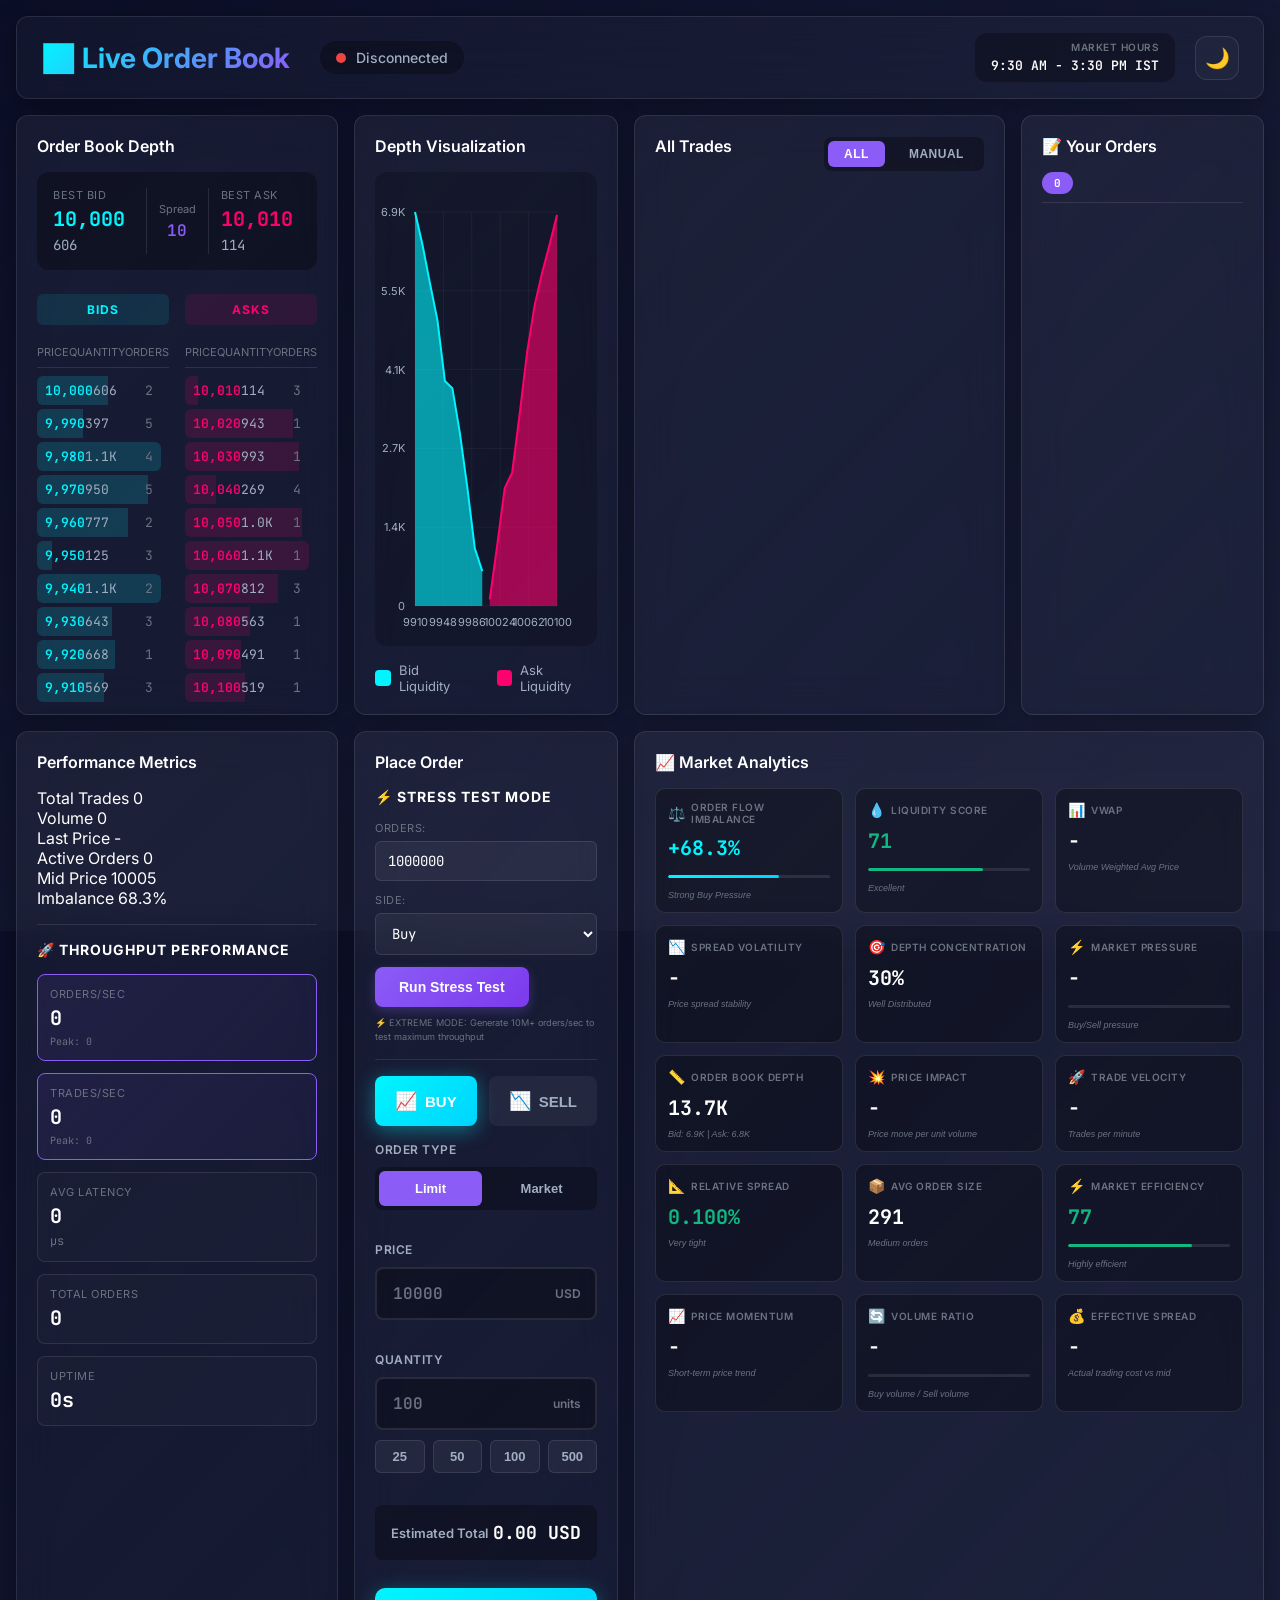
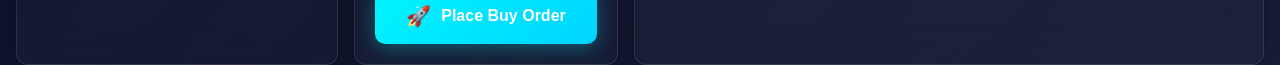
==== commit 1cacab79: "Add comprehensive Market Analytics panel with 15 quantitative research metrics - Added Market Analyt" ====
--- a/web/frontend/index.html
+++ b/web/frontend/index.html
@@ -180,6 +180,163 @@
                 </div>
             </div>
 
+            <!-- Market Analytics -->
+            <div class="panel analytics-panel">
+                <h2 class="panel-title">📈 Market Analytics</h2>
+                
+                <div class="analytics-grid">
+                    <div class="insight-card">
+                        <div class="insight-header">
+                            <span class="insight-icon">⚖️</span>
+                            <span class="insight-label">Order Flow Imbalance</span>
+                        </div>
+                        <div class="insight-value" id="orderFlowImbalance">0%</div>
+                        <div class="insight-bar">
+                            <div class="insight-bar-fill" id="imbalanceBar"></div>
+                        </div>
+                        <div class="insight-detail" id="imbalanceDetail">Neutral</div>
+                    </div>
+
+                    <div class="insight-card">
+                        <div class="insight-header">
+                            <span class="insight-icon">💧</span>
+                            <span class="insight-label">Liquidity Score</span>
+                        </div>
+                        <div class="insight-value" id="liquidityScore">-</div>
+                        <div class="insight-bar">
+                            <div class="insight-bar-fill" id="liquidityBar"></div>
+                        </div>
+                        <div class="insight-detail" id="liquidityDetail">Calculating...</div>
+                    </div>
+
+                    <div class="insight-card">
+                        <div class="insight-header">
+                            <span class="insight-icon">📊</span>
+                            <span class="insight-label">VWAP</span>
+                        </div>
+                        <div class="insight-value" id="vwap">-</div>
+                        <div class="insight-detail" id="vwapDetail">Volume Weighted Avg Price</div>
+                    </div>
+
+                    <div class="insight-card">
+                        <div class="insight-header">
+                            <span class="insight-icon">📉</span>
+                            <span class="insight-label">Spread Volatility</span>
+                        </div>
+                        <div class="insight-value" id="spreadVolatility">-</div>
+                        <div class="insight-detail" id="spreadVolatilityDetail">Price spread stability</div>
+                    </div>
+
+                    <div class="insight-card">
+                        <div class="insight-header">
+                            <span class="insight-icon">🎯</span>
+                            <span class="insight-label">Depth Concentration</span>
+                        </div>
+                        <div class="insight-value" id="depthConcentration">-</div>
+                        <div class="insight-detail" id="depthConcentrationDetail">Liquidity distribution</div>
+                    </div>
+
+                    <div class="insight-card">
+                        <div class="insight-header">
+                            <span class="insight-icon">⚡</span>
+                            <span class="insight-label">Market Pressure</span>
+                        </div>
+                        <div class="insight-value" id="marketPressure">-</div>
+                        <div class="insight-bar">
+                            <div class="insight-bar-fill" id="pressureBar"></div>
+                        </div>
+                        <div class="insight-detail" id="pressureDetail">Buy/Sell pressure</div>
+                    </div>
+
+                    <div class="insight-card">
+                        <div class="insight-header">
+                            <span class="insight-icon">📏</span>
+                            <span class="insight-label">Order Book Depth</span>
+                        </div>
+                        <div class="insight-value" id="orderBookDepth">-</div>
+                        <div class="insight-detail" id="orderBookDepthDetail">Total liquidity available</div>
+                    </div>
+
+                    <div class="insight-card">
+                        <div class="insight-header">
+                            <span class="insight-icon">💥</span>
+                            <span class="insight-label">Price Impact</span>
+                        </div>
+                        <div class="insight-value" id="priceImpact">-</div>
+                        <div class="insight-detail" id="priceImpactDetail">Price move per unit volume</div>
+                    </div>
+
+                    <div class="insight-card">
+                        <div class="insight-header">
+                            <span class="insight-icon">🚀</span>
+                            <span class="insight-label">Trade Velocity</span>
+                        </div>
+                        <div class="insight-value" id="tradeVelocity">-</div>
+                        <div class="insight-detail" id="tradeVelocityDetail">Trades per minute</div>
+                    </div>
+
+                    <div class="insight-card">
+                        <div class="insight-header">
+                            <span class="insight-icon">📐</span>
+                            <span class="insight-label">Relative Spread</span>
+                        </div>
+                        <div class="insight-value" id="relativeSpread">-</div>
+                        <div class="insight-detail" id="relativeSpreadDetail">Spread as % of mid price</div>
+                    </div>
+
+                    <div class="insight-card">
+                        <div class="insight-header">
+                            <span class="insight-icon">📦</span>
+                            <span class="insight-label">Avg Order Size</span>
+                        </div>
+                        <div class="insight-value" id="avgOrderSize">-</div>
+                        <div class="insight-detail" id="avgOrderSizeDetail">Mean quantity per order</div>
+                    </div>
+
+                    <div class="insight-card">
+                        <div class="insight-header">
+                            <span class="insight-icon">⚡</span>
+                            <span class="insight-label">Market Efficiency</span>
+                        </div>
+                        <div class="insight-value" id="marketEfficiency">-</div>
+                        <div class="insight-bar">
+                            <div class="insight-bar-fill" id="efficiencyBar"></div>
+                        </div>
+                        <div class="insight-detail" id="marketEfficiencyDetail">Tightness & depth ratio</div>
+                    </div>
+
+                    <div class="insight-card">
+                        <div class="insight-header">
+                            <span class="insight-icon">📈</span>
+                            <span class="insight-label">Price Momentum</span>
+                        </div>
+                        <div class="insight-value" id="priceMomentum">-</div>
+                        <div class="insight-detail" id="priceMomentumDetail">Short-term price trend</div>
+                    </div>
+
+                    <div class="insight-card">
+                        <div class="insight-header">
+                            <span class="insight-icon">🔄</span>
+                            <span class="insight-label">Volume Ratio</span>
+                        </div>
+                        <div class="insight-value" id="volumeRatio">-</div>
+                        <div class="insight-bar">
+                            <div class="insight-bar-fill" id="volumeRatioBar"></div>
+                        </div>
+                        <div class="insight-detail" id="volumeRatioDetail">Buy volume / Sell volume</div>
+                    </div>
+
+                    <div class="insight-card">
+                        <div class="insight-header">
+                            <span class="insight-icon">💰</span>
+                            <span class="insight-label">Effective Spread</span>
+                        </div>
+                        <div class="insight-value" id="effectiveSpread">-</div>
+                        <div class="insight-detail" id="effectiveSpreadDetail">Actual trading cost vs mid</div>
+                    </div>
+                </div>
+            </div>
+
             <!-- Place Order Panel -->
             <div class="panel entry-panel">
                 <h2 class="panel-title">Place Order</h2>
@@ -290,6 +447,7 @@
     <script src="js/websocket.js"></script>
     <script src="js/orderbook.js"></script>
     <script src="js/chart.js"></script>
+    <script src="js/analytics.js"></script>
     <script src="js/main.js"></script>
 </body>
 
--- a/web/frontend/css/styles.css
+++ b/web/frontend/css/styles.css
@@ -215,6 +215,87 @@
     min-height: 600px;
 }
 
+/* Analytics Panel */
+.analytics-panel {
+    grid-row: 2;
+    grid-column: 3 / 5;
+    display: flex;
+    flex-direction: column;
+}
+
+.analytics-grid {
+    display: grid;
+    grid-template-columns: repeat(3, 1fr);
+    gap: 12px;
+}
+
+.insight-card {
+    background: rgba(0, 0, 0, 0.3);
+    border: 1px solid var(--card-border);
+    border-radius: 10px;
+    padding: 12px;
+    display: flex;
+    flex-direction: column;
+    gap: 6px;
+    transition: all 0.3s ease;
+}
+
+.insight-card:hover {
+    transform: translateY(-2px);
+    border-color: var(--accent);
+    box-shadow: 0 4px 12px rgba(139, 92, 246, 0.2);
+}
+
+.insight-header {
+    display: flex;
+    align-items: center;
+    gap: 6px;
+    margin-bottom: 2px;
+}
+
+.insight-icon {
+    font-size: 14px;
+}
+
+.insight-label {
+    font-size: 10px;
+    color: var(--text-muted);
+    text-transform: uppercase;
+    letter-spacing: 0.5px;
+    font-weight: 600;
+}
+
+.insight-value {
+    font-family: 'JetBrains Mono', monospace;
+    font-size: 20px;
+    font-weight: 700;
+    color: var(--text-primary);
+    margin: 2px 0;
+}
+
+.insight-bar {
+    width: 100%;
+    height: 3px;
+    background: rgba(255, 255, 255, 0.1);
+    border-radius: 2px;
+    overflow: hidden;
+    margin: 6px 0;
+}
+
+.insight-bar-fill {
+    height: 100%;
+    background: linear-gradient(90deg, var(--accent), var(--bid-color));
+    border-radius: 2px;
+    transition: width 0.5s ease;
+    width: 0%;
+}
+
+.insight-detail {
+    font-size: 9px;
+    color: var(--text-muted);
+    font-style: italic;
+}
+
 .your-orders-header {
     display: flex;
     justify-content: space-between;
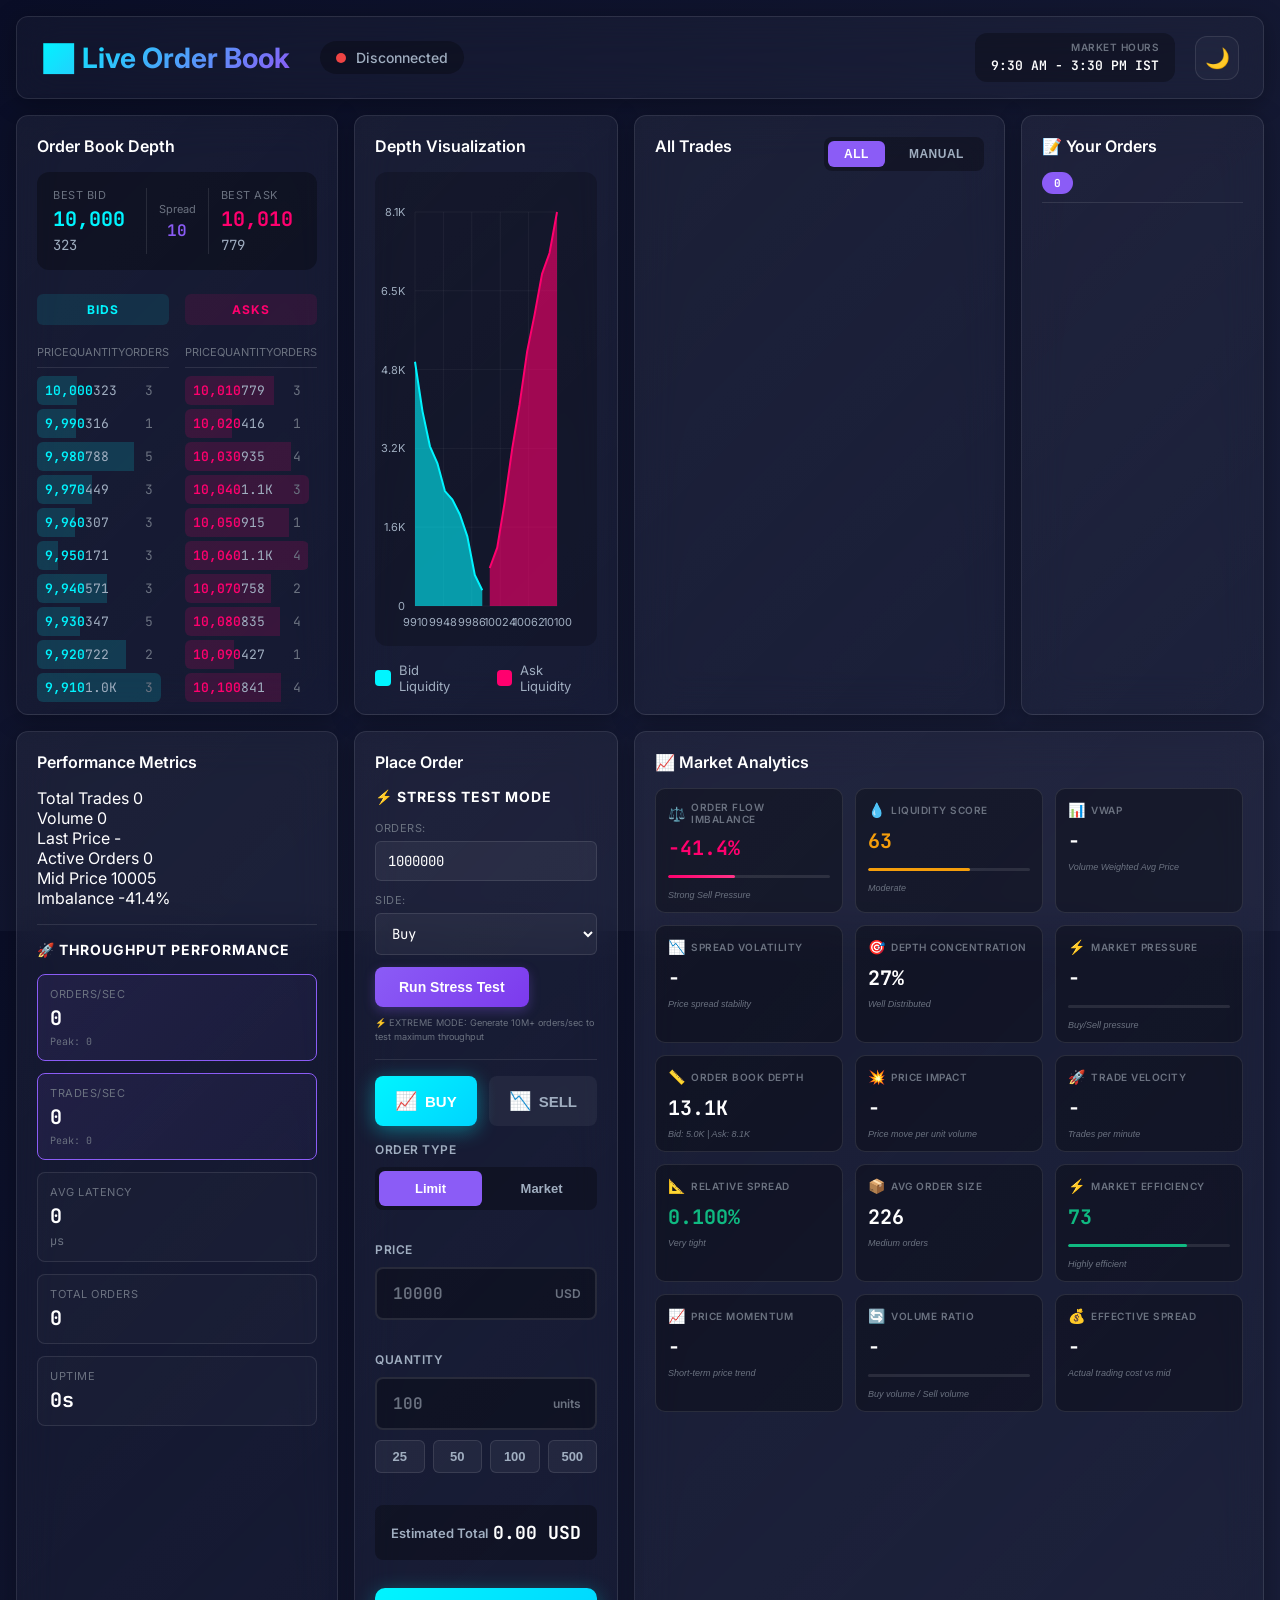
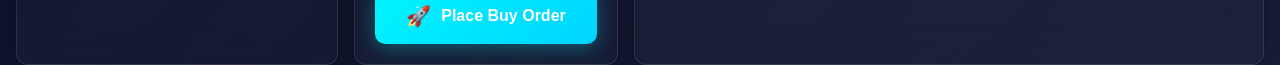
==== commit 05abe9b1: "Refactor codebase to staff quant dev standards Major improvements:  Python Backend: - Extracted all " ====
--- a/web/frontend/index.html
+++ b/web/frontend/index.html
@@ -444,6 +444,7 @@
     </div>
 
     <!-- Scripts -->
+    <script src="js/constants.js"></script>
     <script src="js/websocket.js"></script>
     <script src="js/orderbook.js"></script>
     <script src="js/chart.js"></script>
